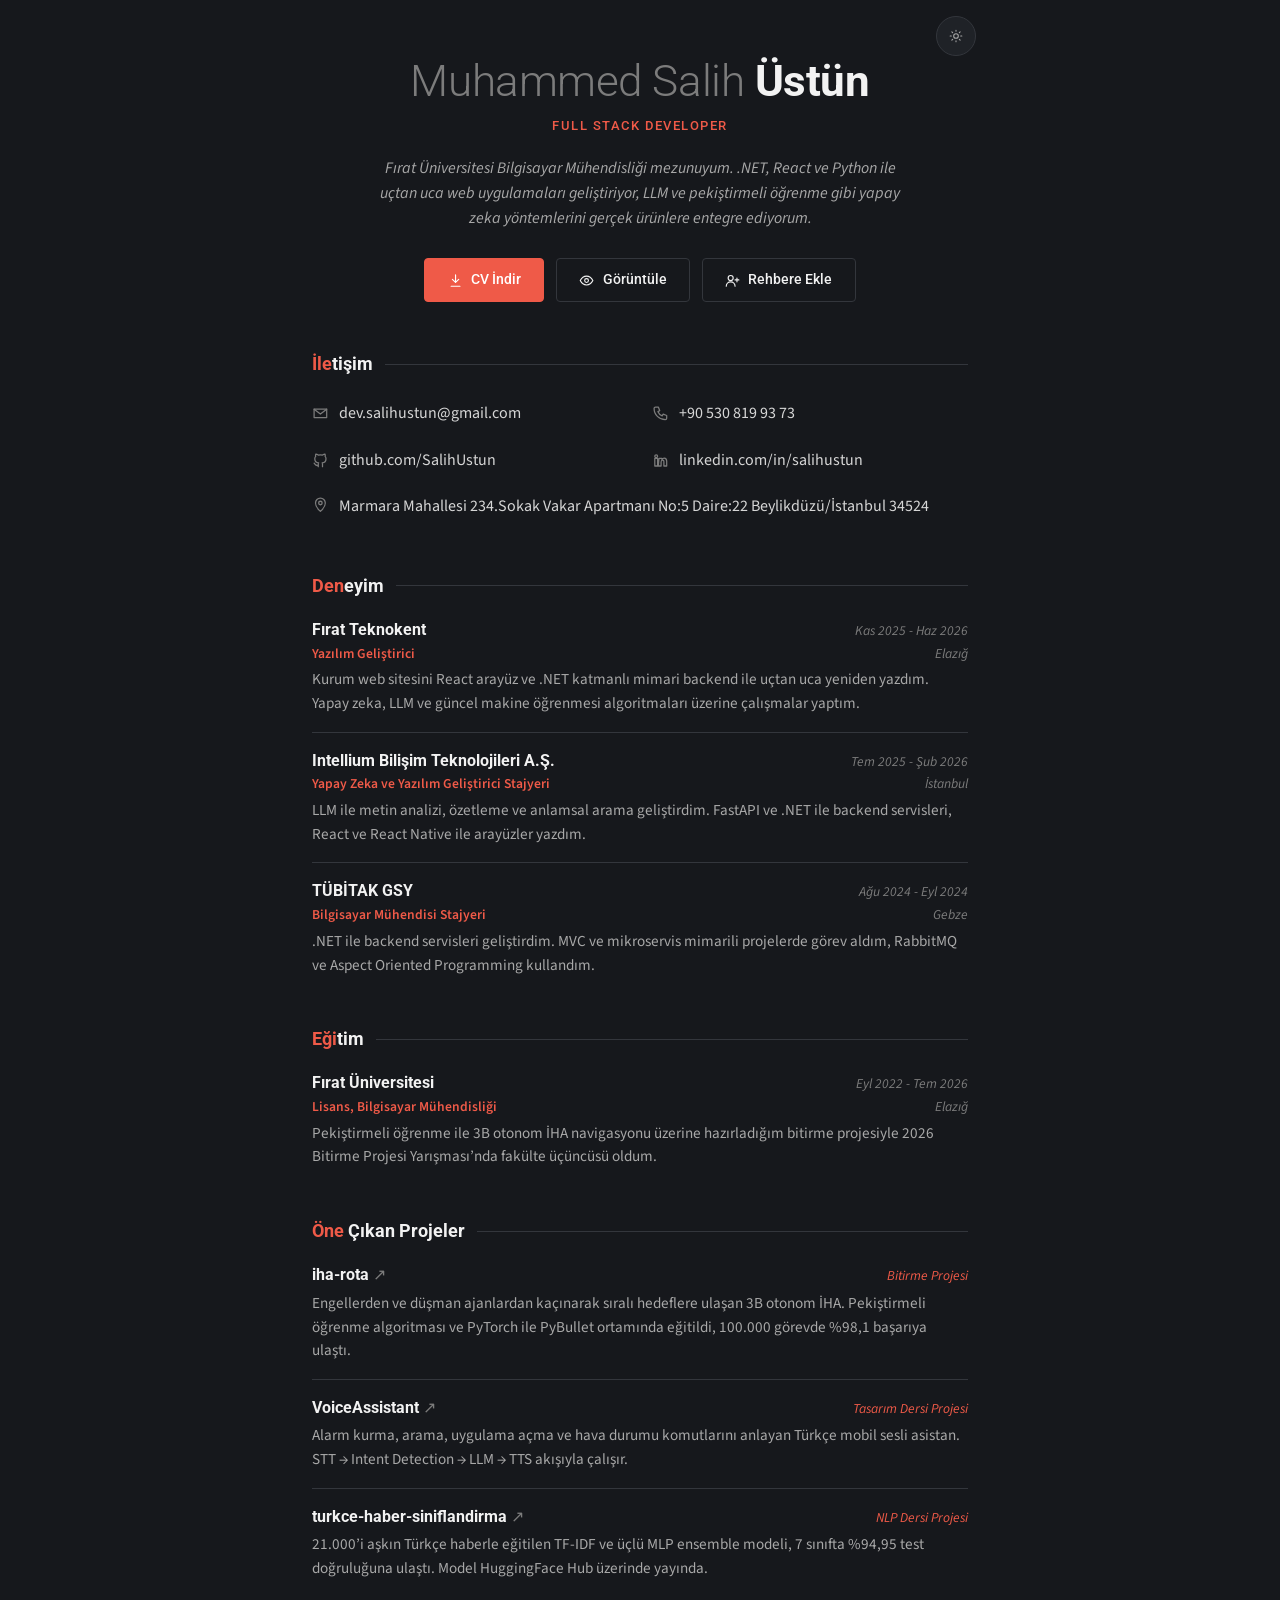
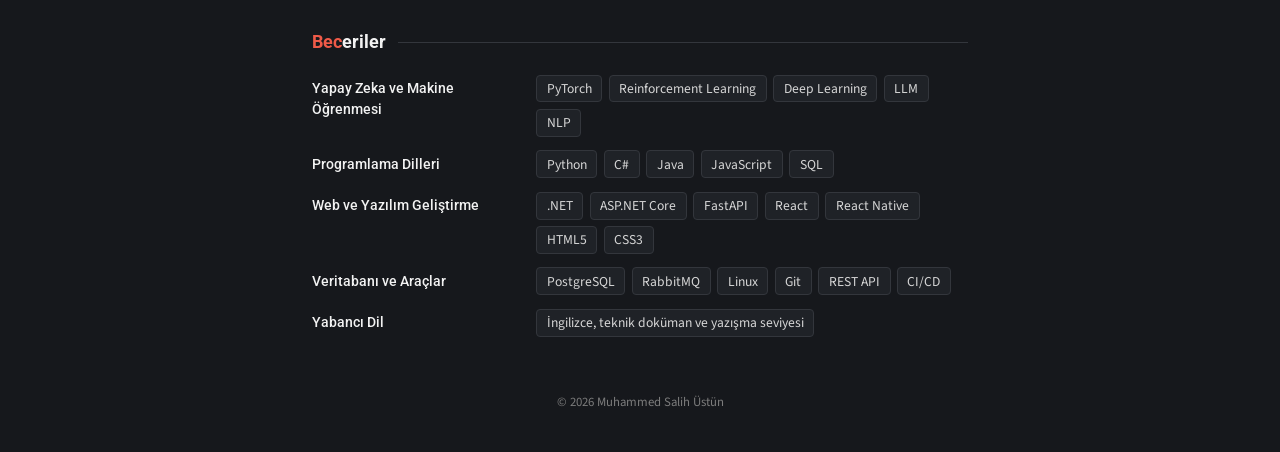
==== index.html @ 2045497b "İlk sürüm" ====
<!doctype html>
<html lang="tr" data-theme="dark">
<head>
  <meta charset="utf-8">
  <meta name="viewport" content="width=device-width, initial-scale=1">

  <title>Muhammed Salih Üstün, Full Stack Developer</title>
  <meta name="description" content="Muhammed Salih Üstün, Full Stack Developer. Fırat Üniversitesi Bilgisayar Mühendisliği mezunu. .NET, React ve Python ile web ve yapay zeka projeleri geliştiriyor.">
  <meta name="author" content="Muhammed Salih Üstün">
  <meta name="theme-color" content="#16181c">

  <!-- Kayıtlı tema tercihini sayfa çizilmeden uygula (varsayılan koyu) -->
  <script>
    try {
      if (localStorage.getItem("theme") === "light") {
        document.documentElement.dataset.theme = "light";
        document.querySelector('meta[name="theme-color"]').content = "#ffffff";
      }
    } catch (e) {}
  </script>

  <!-- Bağlantı paylaşıldığında görünen önizleme -->
  <meta property="og:type" content="profile">
  <meta property="og:title" content="Muhammed Salih Üstün">
  <meta property="og:description" content="Full Stack Developer, Bilgisayar Mühendisi">
  <meta property="og:url" content="https://salihustun.github.io/">
  <meta property="og:locale" content="tr_TR">
  <link rel="canonical" href="https://salihustun.github.io/">

  <link rel="icon" href="assets/favicon.svg" type="image/svg+xml">
  <link rel="apple-touch-icon" href="assets/apple-touch-icon.png">

  <link rel="preconnect" href="https://fonts.googleapis.com">
  <link rel="preconnect" href="https://fonts.gstatic.com" crossorigin>
  <link href="https://fonts.googleapis.com/css2?family=Roboto:wght@300;400;500;700&family=Source+Sans+3:wght@400;600&display=swap" rel="stylesheet">
  <link rel="stylesheet" href="assets/style.css">

  <!-- Arama motorları için kişi bilgisi -->
  <script type="application/ld+json">
  {
    "@context": "https://schema.org",
    "@type": "Person",
    "name": "Muhammed Salih Üstün",
    "jobTitle": "Full Stack Developer",
    "email": "mailto:dev.salihustun@gmail.com",
    "telephone": "+905308199373",
    "url": "https://salihustun.github.io/",
    "address": { "@type": "PostalAddress", "streetAddress": "Marmara Mahallesi 234.Sokak Vakar Apartmanı No:5 Daire:22", "addressLocality": "Beylikdüzü", "addressRegion": "İstanbul", "postalCode": "34524", "addressCountry": "TR" },
    "geo": { "@type": "GeoCoordinates", "latitude": 40.98292, "longitude": 28.6677662 },
    "alumniOf": { "@type": "CollegeOrUniversity", "name": "Fırat Üniversitesi" },
    "sameAs": ["https://github.com/SalihUstun", "https://www.linkedin.com/in/salihustun"]
  }
  </script>
</head>
<body>
  <main class="page">
    <button class="theme-toggle" type="button" aria-label="Açık veya koyu tema">
      <svg class="icon-sun" aria-hidden="true" viewBox="0 0 24 24"><circle cx="12" cy="12" r="4"/><path d="M12 2v2M12 20v2M4.9 4.9l1.4 1.4M17.7 17.7l1.4 1.4M2 12h2M20 12h2M4.9 19.1l1.4-1.4M17.7 6.3l1.4-1.4"/></svg>
      <svg class="icon-moon" aria-hidden="true" viewBox="0 0 24 24"><path d="M21 12.8A9 9 0 1 1 11.2 3a7 7 0 0 0 9.8 9.8z"/></svg>
    </button>

    <!-- ÜST KISIM -->
    <header class="header">
      <h1 class="name"><span class="first">Muhammed Salih</span> <span class="last">Üstün</span></h1>
      <p class="position">Full Stack Developer</p>
      <p class="summary">
        Fırat Üniversitesi Bilgisayar Mühendisliği mezunuyum. .NET, React ve Python ile uçtan uca
        web uygulamaları geliştiriyor, LLM ve pekiştirmeli öğrenme gibi yapay zeka yöntemlerini
        gerçek ürünlere entegre ediyorum.
      </p>

      <div class="actions">
        <!-- Dosya adı hiç değişmez, sadece içeriği güncellenir. QR için kısa link /cv -->
        <a class="btn btn-primary" href="Muhammed-Salih-Ustun-CV.pdf" download="Muhammed-Salih-Ustun-CV.pdf">
          <svg aria-hidden="true" viewBox="0 0 24 24"><path d="M12 3v12m0 0l-5-5m5 5l5-5M5 21h14"/></svg>
          CV İndir
        </a>
        <a class="btn" href="Muhammed-Salih-Ustun-CV.pdf" target="_blank" rel="noopener">
          <svg aria-hidden="true" viewBox="0 0 24 24"><path d="M2 12s3.5-7 10-7 10 7 10 7-3.5 7-10 7S2 12 2 12z"/><circle cx="12" cy="12" r="3"/></svg>
          Görüntüle
        </a>
        <a class="btn btn-wide" href="Muhammed-Salih-Ustun.vcf" download="Muhammed-Salih-Ustun.vcf">
          <svg aria-hidden="true" viewBox="0 0 24 24"><circle cx="9" cy="8" r="4"/><path d="M2 21a7 7 0 0 1 14 0M19 8v6M16 11h6"/></svg>
          Rehbere Ekle
        </a>
      </div>
    </header>

    <!-- İLETİŞİM -->
    <section class="section">
      <h2 class="section-title"><span><i>İle</i>tişim</span></h2>
      <ul class="contact">
        <li>
          <svg aria-hidden="true" viewBox="0 0 24 24"><path d="M3 6h18v12H3z"/><path d="M3 6l9 7 9-7"/></svg>
          <a href="mailto:dev.salihustun@gmail.com">dev.salihustun@gmail.com</a>
        </li>
        <li>
          <svg aria-hidden="true" viewBox="0 0 24 24"><path d="M5 3h4l2 5-2.5 1.5a11 11 0 0 0 6 6L16 13l5 2v4a2 2 0 0 1-2 2A16 16 0 0 1 3 5a2 2 0 0 1 2-2z"/></svg>
          <a href="tel:+905308199373">+90 530 819 93 73</a>
        </li>
        <li>
          <svg aria-hidden="true" viewBox="0 0 24 24"><path d="M9 19c-4.5 1.5-4.5-2.5-6-3m12 5v-3.5c0-1 .1-1.4-.5-2 2.8-.3 5.5-1.4 5.5-6a4.6 4.6 0 0 0-1.3-3.2 4.2 4.2 0 0 0-.1-3.2s-1.1-.3-3.5 1.3a12 12 0 0 0-6.2 0C6.5 2.8 5.4 3.1 5.4 3.1a4.2 4.2 0 0 0-.1 3.2A4.6 4.6 0 0 0 4 9.5c0 4.6 2.7 5.7 5.5 6-.6.6-.6 1.2-.5 2V21"/></svg>
          <a href="https://github.com/SalihUstun" target="_blank" rel="noopener">github.com/SalihUstun</a>
        </li>
        <li>
          <svg aria-hidden="true" viewBox="0 0 24 24"><path d="M4 9h4v11H4zM6 4a2 2 0 1 1 0 4 2 2 0 0 1 0-4zM10 9h4v1.5c.6-1 1.9-1.8 3.5-1.8 3 0 3.5 2 3.5 4.5V20h-4v-5.5c0-1.3 0-2.8-1.8-2.8s-2.2 1.4-2.2 2.7V20h-4z"/></svg>
          <a href="https://www.linkedin.com/in/salihustun" target="_blank" rel="noopener">linkedin.com/in/salihustun</a>
        </li>
        <li class="contact-wide">
          <svg aria-hidden="true" viewBox="0 0 24 24"><path d="M12 22s7-6.2 7-12a7 7 0 0 0-14 0c0 5.8 7 12 7 12z"/><circle cx="12" cy="10" r="2.5"/></svg>
          <a href="https://www.google.com/maps/dir/?api=1&amp;destination=40.9829200,28.6677662" target="_blank" rel="noopener">Marmara Mahallesi 234.Sokak Vakar Apartmanı No:5 Daire:22 Beylikdüzü/İstanbul 34524</a>
        </li>
      </ul>
    </section>

    <!-- DENEYİM -->
    <section class="section">
      <h2 class="section-title"><span><i>Den</i>eyim</span></h2>
      <ul class="entries">
        <li class="entry">
          <div class="entry-head">
            <span class="entry-org">Fırat Teknokent</span>
            <span class="entry-date">Kas 2025 - Haz 2026</span>
          </div>
          <div class="entry-sub">
            <span class="entry-role">Yazılım Geliştirici</span>
            <span class="entry-loc">Elazığ</span>
          </div>
          <p class="entry-desc">Kurum web sitesini React arayüz ve .NET katmanlı mimari backend ile uçtan uca yeniden yazdım. Yapay zeka, LLM ve güncel makine öğrenmesi algoritmaları üzerine çalışmalar yaptım.</p>
        </li>
        <li class="entry">
          <div class="entry-head">
            <span class="entry-org">Intellium Bilişim Teknolojileri A.Ş.</span>
            <span class="entry-date">Tem 2025 - Şub 2026</span>
          </div>
          <div class="entry-sub">
            <span class="entry-role">Yapay Zeka ve Yazılım Geliştirici Stajyeri</span>
            <span class="entry-loc">İstanbul</span>
          </div>
          <p class="entry-desc">LLM ile metin analizi, özetleme ve anlamsal arama geliştirdim. FastAPI ve .NET ile backend servisleri, React ve React Native ile arayüzler yazdım.</p>
        </li>
        <li class="entry">
          <div class="entry-head">
            <span class="entry-org">TÜBİTAK GSY</span>
            <span class="entry-date">Ağu 2024 - Eyl 2024</span>
          </div>
          <div class="entry-sub">
            <span class="entry-role">Bilgisayar Mühendisi Stajyeri</span>
            <span class="entry-loc">Gebze</span>
          </div>
          <p class="entry-desc">.NET ile backend servisleri geliştirdim. MVC ve mikroservis mimarili projelerde görev aldım, RabbitMQ ve Aspect Oriented Programming kullandım.</p>
        </li>
      </ul>
    </section>

    <!-- EĞİTİM -->
    <section class="section">
      <h2 class="section-title"><span><i>Eği</i>tim</span></h2>
      <ul class="entries">
        <li class="entry">
          <div class="entry-head">
            <span class="entry-org">Fırat Üniversitesi</span>
            <span class="entry-date">Eyl 2022 - Tem 2026</span>
          </div>
          <div class="entry-sub">
            <span class="entry-role">Lisans, Bilgisayar Mühendisliği</span>
            <span class="entry-loc">Elazığ</span>
          </div>
          <p class="entry-desc">Pekiştirmeli öğrenme ile 3B otonom İHA navigasyonu üzerine hazırladığım bitirme projesiyle 2026 Bitirme Projesi Yarışması’nda fakülte üçüncüsü oldum.</p>
        </li>
      </ul>
    </section>

    <!-- ÖNE ÇIKAN PROJELER -->
    <section class="section">
      <h2 class="section-title"><span><i>Öne</i> Çıkan Projeler</span></h2>
      <ul class="projects">
        <li class="project">
          <div class="project-head">
            <a class="project-name" href="https://github.com/SalihUstun/iha-rota" target="_blank" rel="noopener">iha-rota</a>
            <span class="project-meta">Bitirme Projesi</span>
          </div>
          <p class="project-desc">Engellerden ve düşman ajanlardan kaçınarak sıralı hedeflere ulaşan 3B otonom İHA. Pekiştirmeli öğrenme algoritması ve PyTorch ile PyBullet ortamında eğitildi, 100.000 görevde %98,1 başarıya ulaştı.</p>
        </li>
        <li class="project">
          <div class="project-head">
            <a class="project-name" href="https://github.com/SalihUstun/VoiceAssistant" target="_blank" rel="noopener">VoiceAssistant</a>
            <span class="project-meta">Tasarım Dersi Projesi</span>
          </div>
          <p class="project-desc">Alarm kurma, arama, uygulama açma ve hava durumu komutlarını anlayan Türkçe mobil sesli asistan. STT → Intent Detection → LLM → TTS akışıyla çalışır.</p>
        </li>
        <li class="project">
          <div class="project-head">
            <a class="project-name" href="https://github.com/SalihUstun/turkce-haber-siniflandirma" target="_blank" rel="noopener">turkce-haber-siniflandirma</a>
            <span class="project-meta">NLP Dersi Projesi</span>
          </div>
          <p class="project-desc">21.000’i aşkın Türkçe haberle eğitilen TF-IDF ve üçlü MLP ensemble modeli, 7 sınıfta %94,95 test doğruluğuna ulaştı. Model HuggingFace Hub üzerinde yayında.</p>
        </li>
      </ul>
    </section>

    <!-- BECERİLER -->
    <section class="section">
      <h2 class="section-title"><span><i>Bec</i>eriler</span></h2>
      <dl class="skills">
        <div class="skill-group">
          <dt>Yapay Zeka ve Makine Öğrenmesi</dt>
          <dd><span>PyTorch</span><span>Reinforcement Learning</span><span>Deep Learning</span><span>LLM</span><span>NLP</span></dd>
        </div>
        <div class="skill-group">
          <dt>Programlama Dilleri</dt>
          <dd><span>Python</span><span>C#</span><span>Java</span><span>JavaScript</span><span>SQL</span></dd>
        </div>
        <div class="skill-group">
          <dt>Web ve Yazılım Geliştirme</dt>
          <dd><span>.NET</span><span>ASP.NET Core</span><span>FastAPI</span><span>React</span><span>React Native</span><span>HTML5</span><span>CSS3</span></dd>
        </div>
        <div class="skill-group">
          <dt>Veritabanı ve Araçlar</dt>
          <dd><span>PostgreSQL</span><span>RabbitMQ</span><span>Linux</span><span>Git</span><span>REST API</span><span>CI/CD</span></dd>
        </div>
        <div class="skill-group">
          <dt>Yabancı Dil</dt>
          <dd><span>İngilizce, teknik doküman ve yazışma seviyesi</span></dd>
        </div>
      </dl>
    </section>

    <footer class="footer">
      © <span id="year">2026</span> Muhammed Salih Üstün
    </footer>
  </main>

  <script src="assets/main.js" defer></script>
</body>
</html>
---- assets/style.css ----
/* awesome-cv'ye yakın sade tema.
   Vurgu rengini değiştirmek için sadece --accent'i düzenle.
   awesome-cv renkleri: red #DC3522 · skyblue #0395DE · emerald #00A388 · nephritis #27AE60 · darknight #131A28 */
/* Varsayılan tema koyu; açık tema sağ üstteki butonla seçilir. */
:root,
:root[data-theme="dark"] {
  color-scheme: dark;
  --accent: #ef5a48;
  --text: #d6d6d6;
  --text-strong: #f2f2f2;
  --text-muted: #a8a8a8;
  --text-light: #7c7c7c;
  --rule: #33363c;
  --bg: #16181c;
  --surface: #1f2227;
}

:root[data-theme="light"] {
  color-scheme: light;
  --accent: #DC3522;
  --text: #333333;
  --text-strong: #1a1a1a;
  --text-muted: #5d5d5d;
  --text-light: #8a8a8a;
  --rule: #dcdcdc;
  --bg: #ffffff;
  --surface: #f6f6f6;
}

*,
*::before,
*::after { box-sizing: border-box; }

html { -webkit-text-size-adjust: 100%; }

body {
  margin: 0;
  background: var(--bg);
  color: var(--text);
  font-family: "Source Sans 3", "Source Sans Pro", -apple-system, BlinkMacSystemFont, "Segoe UI", Roboto, sans-serif;
  font-size: 1rem;
  line-height: 1.55;
  -webkit-font-smoothing: antialiased;
}

a { color: inherit; }

svg {
  width: 1.05em;
  height: 1.05em;
  flex: none;
  fill: none;
  stroke: currentColor;
  stroke-width: 1.8;
  stroke-linecap: round;
  stroke-linejoin: round;
}

.page {
  position: relative;
  max-width: 44rem;
  margin: 0 auto;
  padding: 3.5rem 1.5rem 2.5rem;
}

/* ---------- Tema butonu ---------- */
.theme-toggle {
  position: absolute;
  top: 1rem;
  right: 1rem;
  display: inline-flex;
  align-items: center;
  justify-content: center;
  width: 2.5rem;
  height: 2.5rem;
  padding: 0;
  border: 1px solid var(--rule);
  border-radius: 50%;
  background: var(--surface);
  color: var(--text-muted);
  cursor: pointer;
  transition: color 0.15s, border-color 0.15s;
}
.theme-toggle:hover { color: var(--accent); border-color: var(--text-light); }
.theme-toggle:focus-visible { outline: 2px solid var(--accent); outline-offset: 2px; }
/* Koyu temadayken güneş (açığa geç), açık temadayken ay (koyuya geç) görünür */
.theme-toggle .icon-moon { display: none; }
:root[data-theme="light"] .theme-toggle .icon-sun { display: none; }
:root[data-theme="light"] .theme-toggle .icon-moon { display: block; }

/* ---------- Üst kısım ---------- */
.header { text-align: center; }

.name {
  margin: 0;
  font-family: Roboto, sans-serif;
  font-size: clamp(2rem, 7vw, 2.75rem);
  line-height: 1.15;
  letter-spacing: -0.01em;
}
.name .first { font-weight: 300; color: var(--text-light); }
.name .last  { font-weight: 700; color: var(--text-strong); }

.position {
  margin: 0.6rem 0 0;
  font-family: Roboto, sans-serif;
  font-size: 0.8rem;
  font-weight: 500;
  letter-spacing: 0.12em;
  text-transform: uppercase;
  color: var(--accent);
}

.summary {
  max-width: 34rem;
  margin: 1.25rem auto 0;
  color: var(--text-muted);
  font-style: italic;
}

.actions {
  display: flex;
  justify-content: center;
  flex-wrap: wrap;
  gap: 0.75rem;
  margin-top: 1.75rem;
}

.btn {
  display: inline-flex;
  align-items: center;
  justify-content: center;
  gap: 0.5rem;
  min-height: 2.75rem;
  padding: 0 1.4rem;
  border: 1px solid var(--rule);
  border-radius: 4px;
  font-family: Roboto, sans-serif;
  font-size: 0.9rem;
  font-weight: 500;
  text-decoration: none;
  color: var(--text-strong);
  background: transparent;
  transition: border-color 0.15s, background-color 0.15s;
}
.btn:hover { border-color: var(--text-light); }

.btn-primary {
  border-color: var(--accent);
  background: var(--accent);
  color: #fff;
}
.btn-primary:hover {
  border-color: var(--accent);
  background: color-mix(in srgb, var(--accent) 88%, #000);
}

.btn:focus-visible,
a:focus-visible {
  outline: 2px solid var(--accent);
  outline-offset: 2px;
}

/* ---------- Bölümler ---------- */
.section { margin-top: 3rem; }

/* awesome-cv: başlığın ilk harfleri vurgu renginde + yanında ince çizgi */
.section-title {
  display: flex;
  align-items: center;
  gap: 0.75rem;
  margin: 0 0 1.1rem;
  font-family: Roboto, sans-serif;
  font-size: 1.15rem;
  font-weight: 700;
  color: var(--text-strong);
}
.section-title i { font-style: normal; color: var(--accent); }
.section-title::after {
  content: "";
  flex: 1;
  height: 1px;
  background: var(--rule);
}

/* İletişim */
.contact {
  display: grid;
  grid-template-columns: repeat(2, minmax(0, 1fr));
  gap: 0.75rem 1.5rem;
  margin: 0;
  padding: 0;
  list-style: none;
}
.contact li {
  display: flex;
  align-items: center;
  gap: 0.65rem;
  min-width: 0;
  color: var(--text-light);
}
.contact a {
  overflow: hidden;
  text-overflow: ellipsis;
  white-space: nowrap;
  color: var(--text);
  text-decoration: none;
  padding: 0.3rem 0;
}
.contact a:hover { color: var(--accent); }
.contact span { color: var(--text); padding: 0.3rem 0; }
.contact .contact-wide { grid-column: 1 / -1; align-items: flex-start; }
.contact .contact-wide svg { margin-top: 0.4rem; }
.contact .contact-wide a { white-space: normal; }

/* Deneyim */
.entries {
  margin: 0;
  padding: 0;
  list-style: none;
}
.entry + .entry {
  margin-top: 1rem;
  padding-top: 1rem;
  border-top: 1px solid var(--rule);
}
.entry-head,
.entry-sub {
  display: flex;
  align-items: baseline;
  justify-content: space-between;
  flex-wrap: wrap;
  gap: 0.1rem 1rem;
}
.entry-org {
  font-family: Roboto, sans-serif;
  font-weight: 700;
  color: var(--text-strong);
}
.entry-date,
.entry-loc {
  font-size: 0.85rem;
  font-style: italic;
  color: var(--text-light);
}
.entry-role {
  font-size: 0.85rem;
  font-weight: 600;
  color: var(--accent);
}
.entry-desc {
  margin: 0.3rem 0 0;
  color: var(--text-muted);
  font-size: 0.95rem;
}

/* Projeler */
.projects {
  margin: 0;
  padding: 0;
  list-style: none;
}
.project + .project {
  margin-top: 1rem;
  padding-top: 1rem;
  border-top: 1px solid var(--rule);
}
.project-head {
  display: flex;
  align-items: baseline;
  justify-content: space-between;
  flex-wrap: wrap;
  gap: 0.15rem 1rem;
}
.project-name {
  font-family: Roboto, sans-serif;
  font-weight: 700;
  color: var(--text-strong);
  text-decoration: none;
  overflow-wrap: anywhere;
}
.project-name::after {
  content: " ↗";
  font-weight: 400;
  color: var(--text-light);
}
.project-name:hover { color: var(--accent); }
.project-meta {
  font-size: 0.85rem;
  font-style: italic;
  color: var(--accent);
}
.project-desc {
  margin: 0.25rem 0 0;
  color: var(--text-muted);
  font-size: 0.95rem;
}

/* Beceriler */
.skills { margin: 0; }
.skill-group {
  display: grid;
  grid-template-columns: 13rem 1fr;
  gap: 0.4rem 1rem;
  align-items: baseline;
}
.skill-group + .skill-group { margin-top: 0.85rem; }
.skill-group dt {
  font-family: Roboto, sans-serif;
  font-size: 0.85rem;
  font-weight: 500;
  color: var(--text-strong);
}
.skill-group dd {
  display: flex;
  flex-wrap: wrap;
  gap: 0.4rem;
  margin: 0;
}
.skill-group dd span {
  padding: 0.15rem 0.6rem;
  border: 1px solid var(--rule);
  border-radius: 4px;
  background: var(--surface);
  font-size: 0.85rem;
  color: var(--text);
}

/* Alt bilgi */
.footer {
  margin-top: 3.5rem;
  text-align: center;
  font-size: 0.8rem;
  color: var(--text-light);
}

/* ---------- Mobil ---------- */
@media (max-width: 560px) {
  .page { padding: 4.25rem 1rem 2rem; }
  .theme-toggle { top: 0.75rem; right: 0.75rem; }
  .contact { grid-template-columns: 1fr; }
  .actions .btn { flex: 1 1 0; }
  .actions .btn-wide { flex-basis: 100%; }
  .skill-group { grid-template-columns: 1fr; }
  .section { margin-top: 2.5rem; }
}

@media print {
  .actions { display: none; }
}
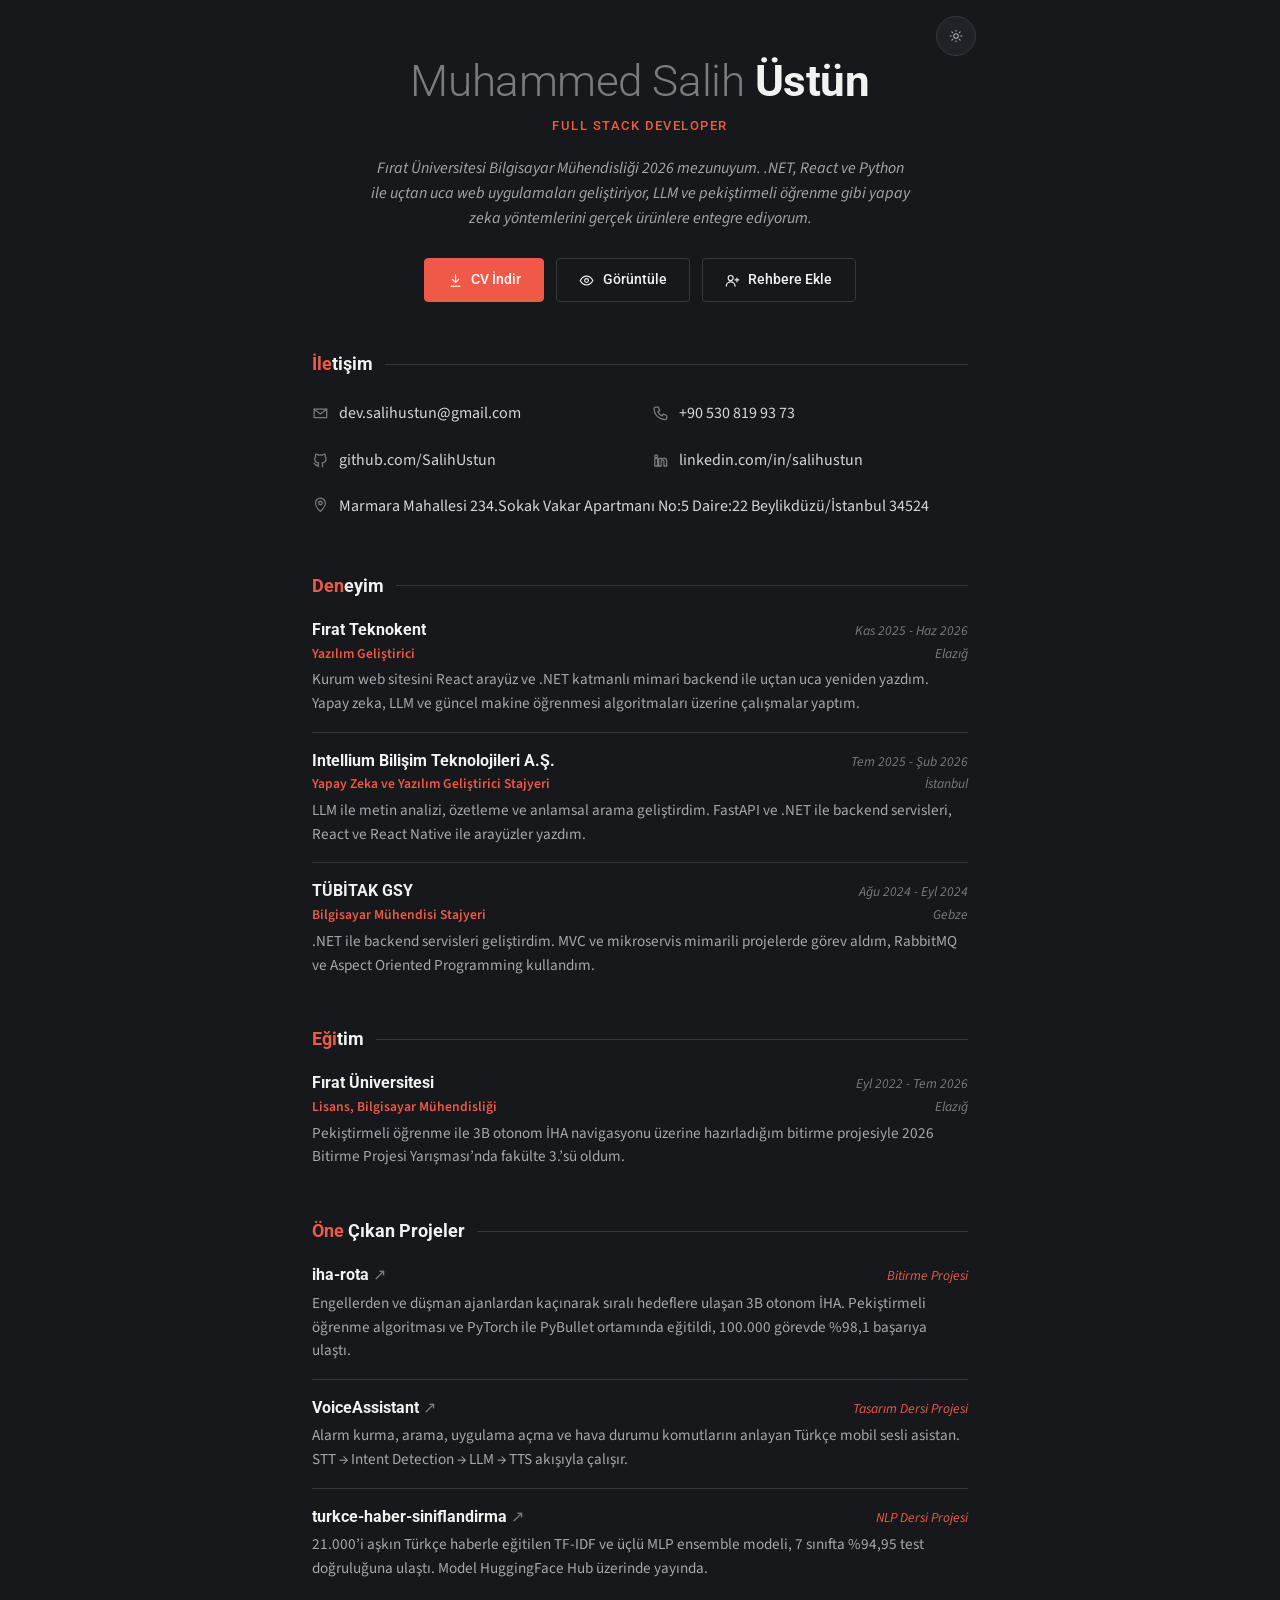
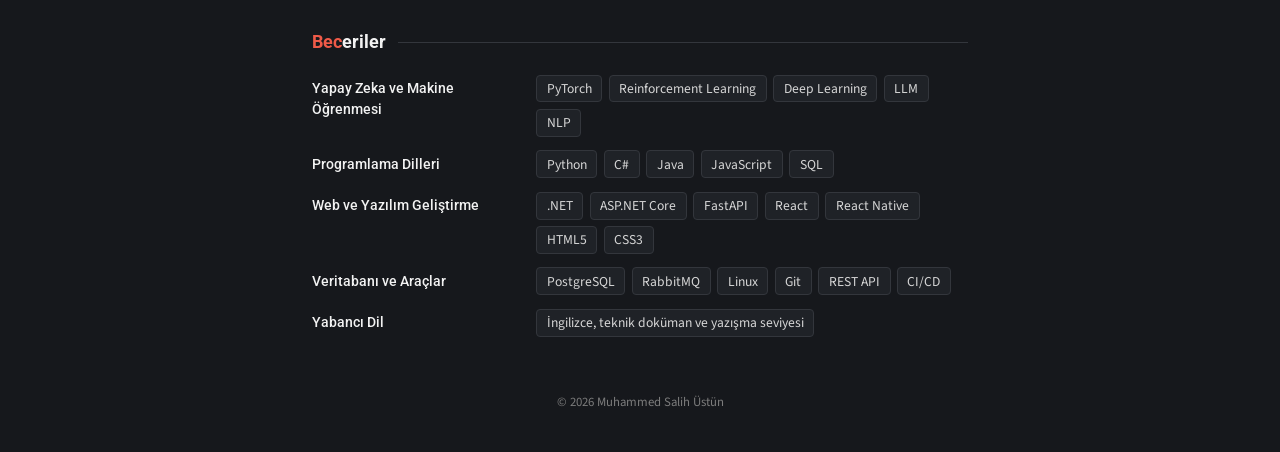
==== commit 84452b1a: "Mezuniyet yılı ve derece güncellendi Co-Authored-By: Claude Opus 5.5 <noreply@anthropic.com>" ====
--- a/index.html
+++ b/index.html
@@ -5,7 +5,7 @@
   <meta name="viewport" content="width=device-width, initial-scale=1">
 
   <title>Muhammed Salih Üstün, Full Stack Developer</title>
-  <meta name="description" content="Muhammed Salih Üstün, Full Stack Developer. Fırat Üniversitesi Bilgisayar Mühendisliği mezunu. .NET, React ve Python ile web ve yapay zeka projeleri geliştiriyor.">
+  <meta name="description" content="Muhammed Salih Üstün, Full Stack Developer. Fırat Üniversitesi Bilgisayar Mühendisliği 2026 mezunu. .NET, React ve Python ile web ve yapay zeka projeleri geliştiriyor.">
   <meta name="author" content="Muhammed Salih Üstün">
   <meta name="theme-color" content="#16181c">
 
@@ -64,7 +64,7 @@
       <h1 class="name"><span class="first">Muhammed Salih</span> <span class="last">Üstün</span></h1>
       <p class="position">Full Stack Developer</p>
       <p class="summary">
-        Fırat Üniversitesi Bilgisayar Mühendisliği mezunuyum. .NET, React ve Python ile uçtan uca
+        Fırat Üniversitesi Bilgisayar Mühendisliği 2026 mezunuyum. .NET, React ve Python ile uçtan uca
         web uygulamaları geliştiriyor, LLM ve pekiştirmeli öğrenme gibi yapay zeka yöntemlerini
         gerçek ürünlere entegre ediyorum.
       </p>
@@ -166,7 +166,7 @@
             <span class="entry-role">Lisans, Bilgisayar Mühendisliği</span>
             <span class="entry-loc">Elazığ</span>
           </div>
-          <p class="entry-desc">Pekiştirmeli öğrenme ile 3B otonom İHA navigasyonu üzerine hazırladığım bitirme projesiyle 2026 Bitirme Projesi Yarışması’nda fakülte üçüncüsü oldum.</p>
+          <p class="entry-desc">Pekiştirmeli öğrenme ile 3B otonom İHA navigasyonu üzerine hazırladığım bitirme projesiyle 2026 Bitirme Projesi Yarışması’nda fakülte 3.’sü oldum.</p>
         </li>
       </ul>
     </section>
